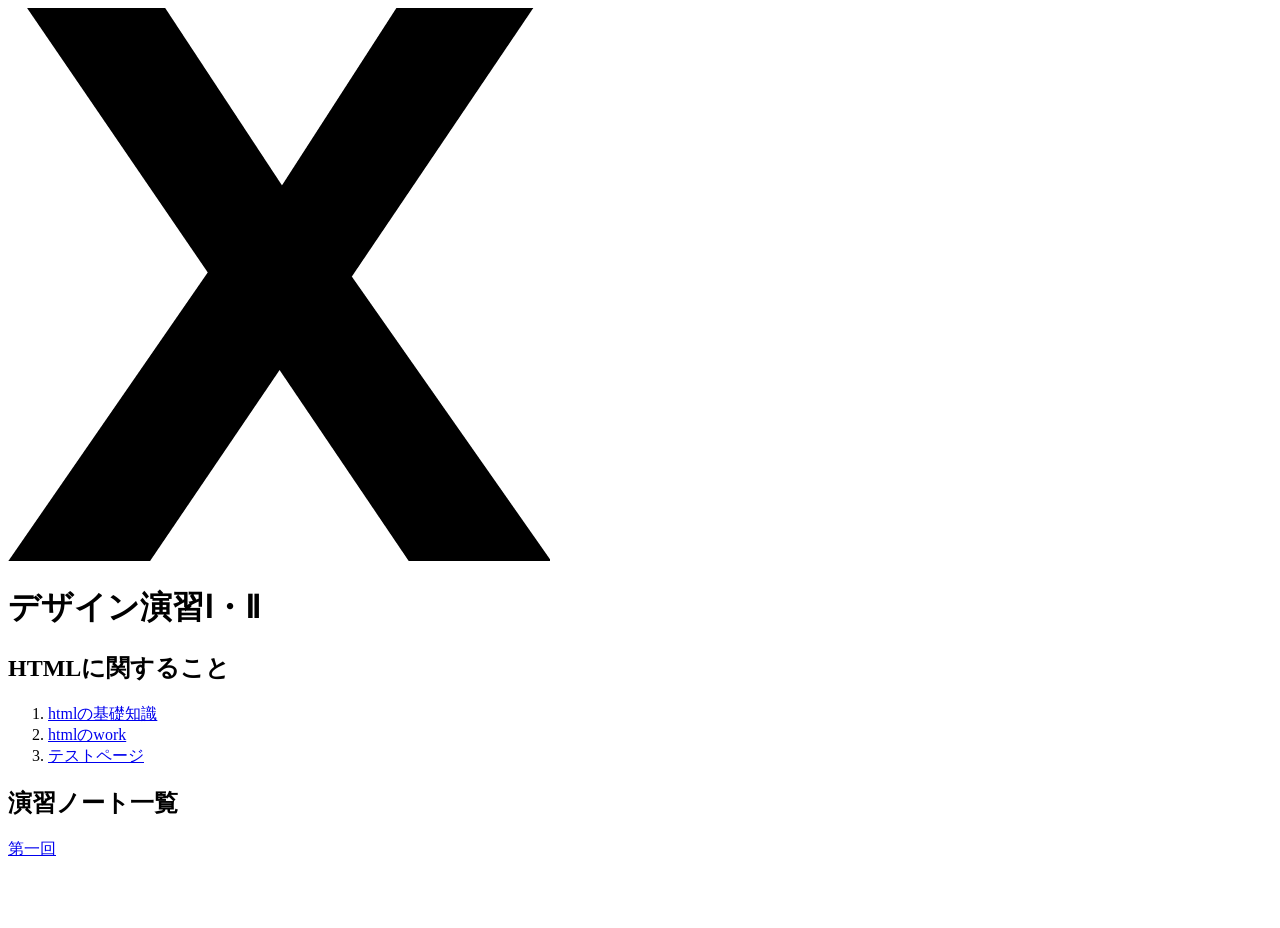
==== de12/index.html @ 0f10844b "ワーク4" ====
<!DOCTYPE html>
<html lang="jp">
<head>
    <meta charset="UTF-8">
    <title>XBP_HPsample</title>
    <link rel="stylesheet" href="./css/style.css">
    <link rel="shortcut icon" href="./images/xbp.ico">
</head>
<body>
    <logotohome>
    <a href="../index.html"><img src="./images/0_XBlogo.png" alt=""></a>
    </logotohome>
    <h1>デザイン演習Ⅰ・Ⅱ</h1>
        <h2>HTMLに関すること</h2>
        <ol>
            <li><a href="./hp1.html" target="_blank">htmlの基礎知識</a></li>
            <li><a href="./hp2.html" target="_blank">htmlのwork</a></li>
            <li><a href="./test.html" target="_blank">テストページ</a></li>
        </ol>
        <h2>演習ノート一覧</h2>
       <a href="./1.html" target="_blank">第一回<br>
        <ol>
            


    



    
<br>
<br>


</body>
</html>
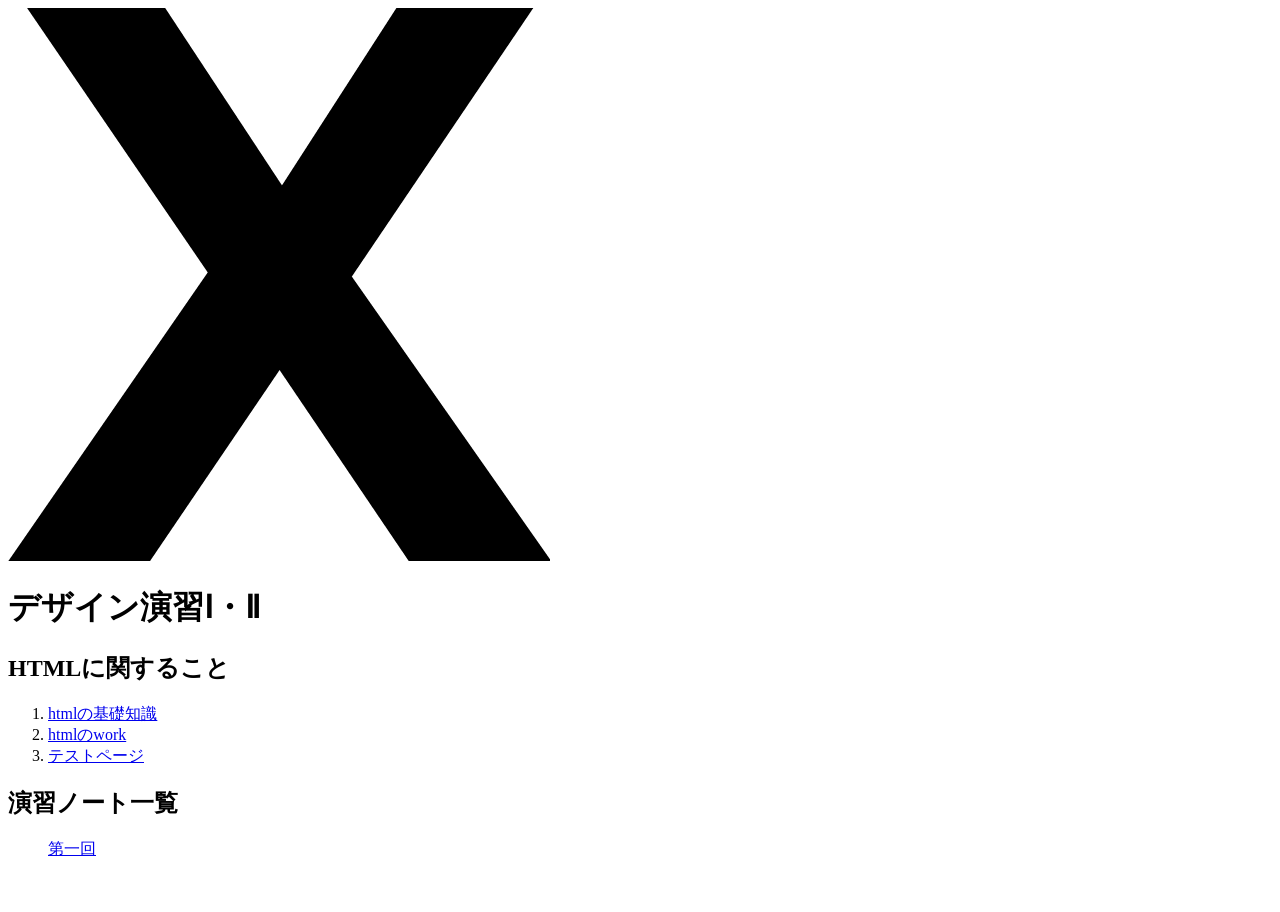
==== commit 8dc39370: "ワーク5" ====
--- a/de12/index.html
+++ b/de12/index.html
@@ -18,8 +18,8 @@
             <li><a href="./test.html" target="_blank">テストページ</a></li>
         </ol>
         <h2>演習ノート一覧</h2>
-       <a href="./1.html" target="_blank">第一回<br>
-        <ol>
+       <ol>
+        <a href="./1.html" target="_blank">第一回<br>
             
 
 
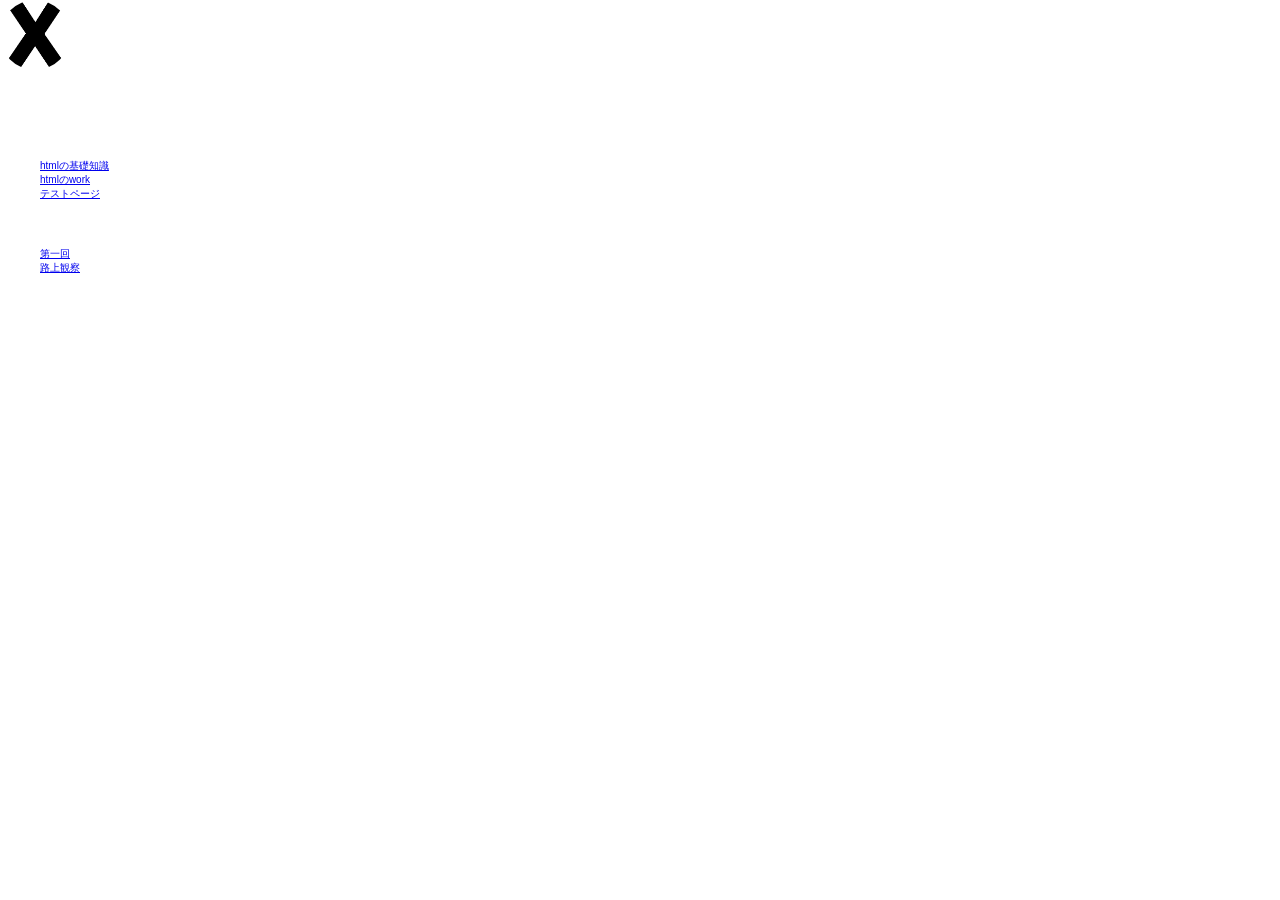
==== commit ed340bdd: "ワーク6" ====
--- a/de12/index.html
+++ b/de12/index.html
@@ -20,7 +20,7 @@
         <h2>演習ノート一覧</h2>
        <ol>
         <a href="./1.html" target="_blank">第一回<br>
-            
+        <a href="./2.html" target="_blank">路上観察<br>    
 
 
     
--- a/de12/css/style.css
+++ b/de12/css/style.css
@@ -0,0 +1,60 @@
+@charset "utf-8";
+/* 冒頭でimport */
+@import url('https://fonts.googleapis.com/css?family=Raleway:700&display=swap');
+@import url('https://fonts.googleapis.com/css?family=M+PLUS+Rounded+1c:400,700&display=swap&subset=japanese');
+/* フォントを指定したいところで */
+
+logo img{
+    border-radius: 50%;
+    width: 150px;
+    height: 150px;
+    object-fit: cover; /* 画像のトリミング */
+}
+
+logotohome img{
+    border-radius: 70%;
+    width: 70px;
+    height: 70px;
+    object-fit: cover; /* 画像のトリミング */
+}
+
+
+
+/* ========== common ========== */
+html, body {/* デザイン演習押した後の画面 */
+	font-size: 10px;
+	font-family: sans-serif;
+	color: white;
+    margin: 0;
+    margin-bottom: 40px;
+	
+background-image: url(https://sozaino.site/wp-content/uploads/2022/12/game2206.png);
+background-size: 100% auto;
+background-position:  center top;
+background-repeat: repeat-y;
+background-attachment: scroll
+}
+
+h1{
+    text-indent: 0em;
+}
+h2{
+    margin-left: 1em;
+    margin-top: 1em;
+}
+h3{
+    margin-left: 2em;
+}
+div{
+    margin-top: 1em;
+    margin-left: 3em;
+}
+p{
+    margin-left: 3em;
+}
+span.blackback{
+    text-indent: 3em;
+    background: #393939;
+    color: #efefef;
+}
+
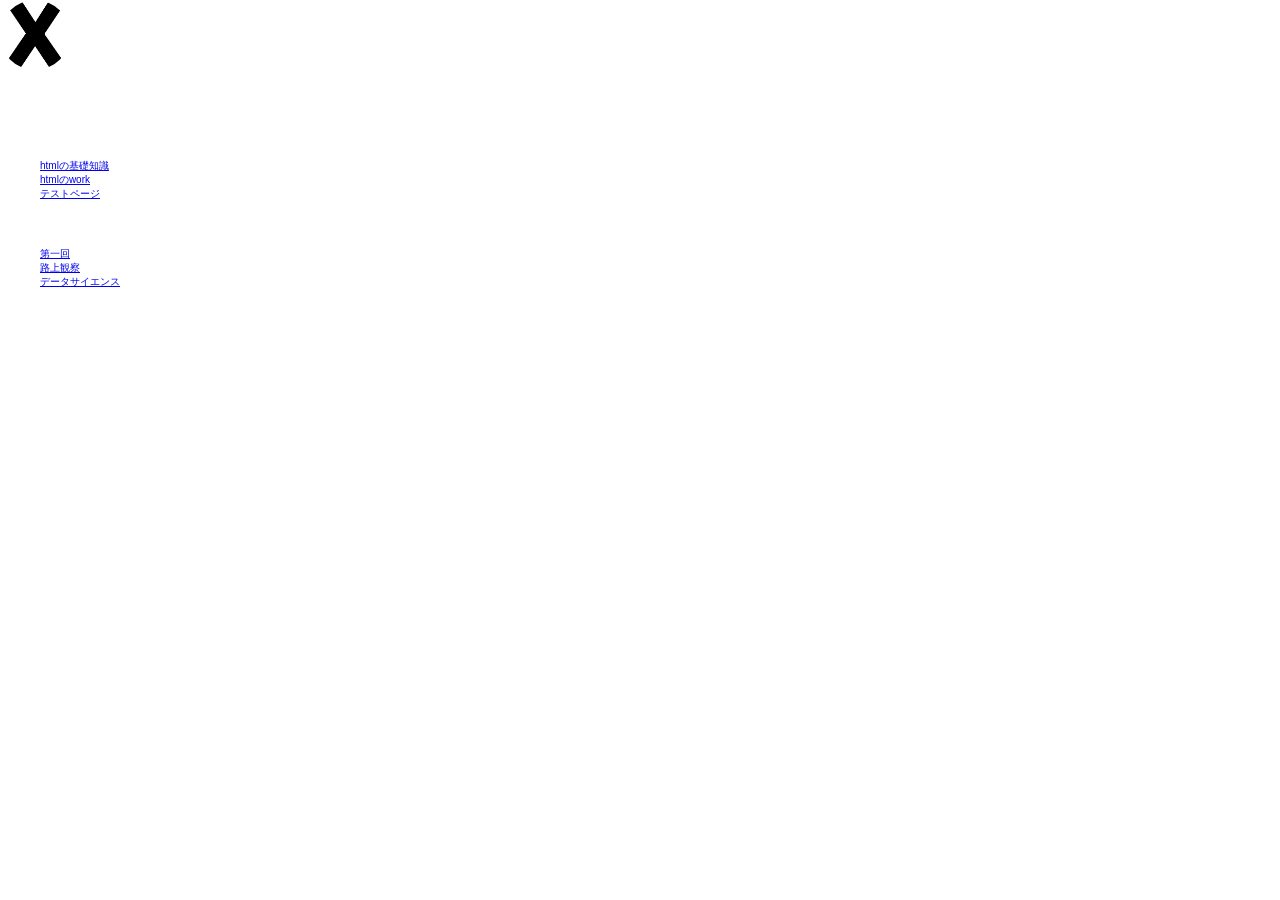
==== commit 81b82eb8: "ワーク11" ====
--- a/de12/index.html
+++ b/de12/index.html
@@ -1,5 +1,6 @@
 <!DOCTYPE html>
 <html lang="jp">
+
 <head>
     <meta charset="UTF-8">
     <title>XBP_HPsample</title>
@@ -21,7 +22,7 @@
        <ol>
         <a href="./1.html" target="_blank">第一回<br>
         <a href="./2.html" target="_blank">路上観察<br>    
-
+        <a href="./3.html" target="_blank">データサイエンス<br> 
 
     
 
--- a/de12/css/style.css
+++ b/de12/css/style.css
@@ -28,11 +28,6 @@
     margin: 0;
     margin-bottom: 40px;
 	
-background-image: url(https://sozaino.site/wp-content/uploads/2022/12/game2206.png);
-background-size: 100% auto;
-background-position:  center top;
-background-repeat: repeat-y;
-background-attachment: scroll
 }
 
 h1{
@@ -57,4 +52,90 @@
     background: #393939;
     color: #efefef;
 }
+/*3.htmlの内容*/
+.top-header {
+    background-color: blue;
+    height: 12.5vh;
+    display: flex;
+    align-items: center;
+    padding-left: 40px;
+}
 
+.top-header h1 {
+    color: white;
+    font-size: 30px;
+    text-align: center;
+}
+/*調査のテーマ*/
+.purpose {
+    width: 80%;
+    margin: 50px auto;
+}
+
+.purpose h2 {
+    font-size: 28px;
+    border-bottom: 3px solid #1765B5;
+    padding-bottom: 10px;
+    color:black;
+}
+
+.purpose p {
+    font-size: 17px;
+    line-height: 1.8;
+    color:gray;
+}
+
+.theme {
+    background-color: #F0F3F7;
+    padding: 20px;
+    margin-top: 25px;
+    border-radius: 8px;
+ color: black;
+}
+
+.theme h3 {
+    font-size: 16px;
+    color: #1765B5;
+    margin-top: 0;
+
+}
+/*分析結果*/
+.graph-container {
+    display: flex;
+    gap: 25px;
+    margin-top: 30px;
+}
+
+.analysis-box {
+    background-color: #F0F3F7;
+    padding: 20px;
+    flex: 1;
+    min-width: 0;
+    border-radius: 8px;
+}
+
+.analysis-box h3 {
+    font-size: 18px;
+    color: #1765B5;
+}
+
+.analysis-box img {
+    width: 100%;
+    height: 400px;
+    object-fit: contain;
+}
+
+.analysis-box p {
+    color: gray;
+    font-size: 15px;
+    line-height: 1.8;
+}
+.graph img {
+    width: 100%;
+    height: auto;
+}
+
+.analysis-box > img {
+    width: 100%;
+    height: auto;
+}
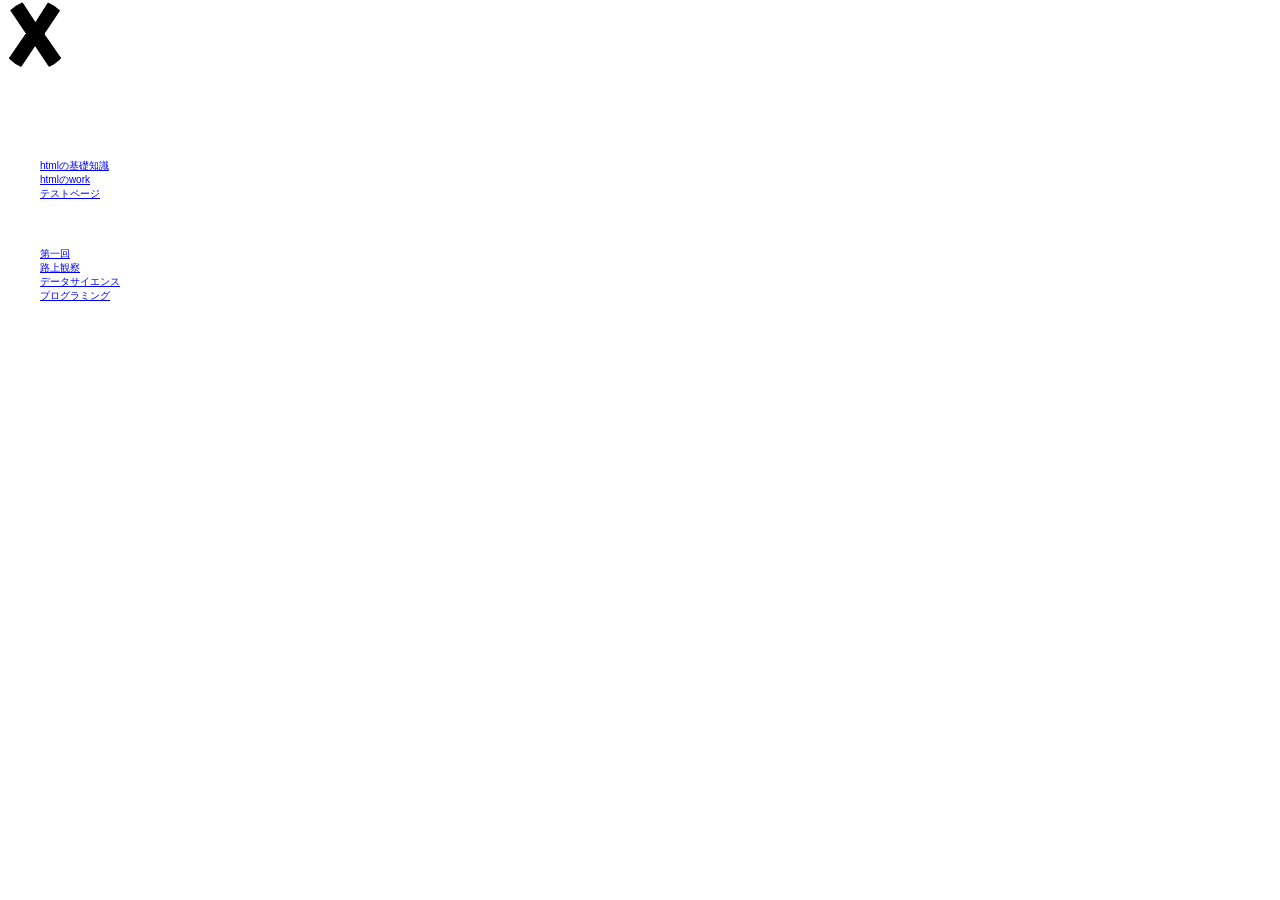
==== commit 3f8f8f69: "プログラミング" ====
--- a/de12/index.html
+++ b/de12/index.html
@@ -23,7 +23,7 @@
         <a href="./1.html" target="_blank">第一回<br>
         <a href="./2.html" target="_blank">路上観察<br>    
         <a href="./3.html" target="_blank">データサイエンス<br> 
-
+        <a href="./4.html" target="_blank">プログラミング<br> 
     
 
 
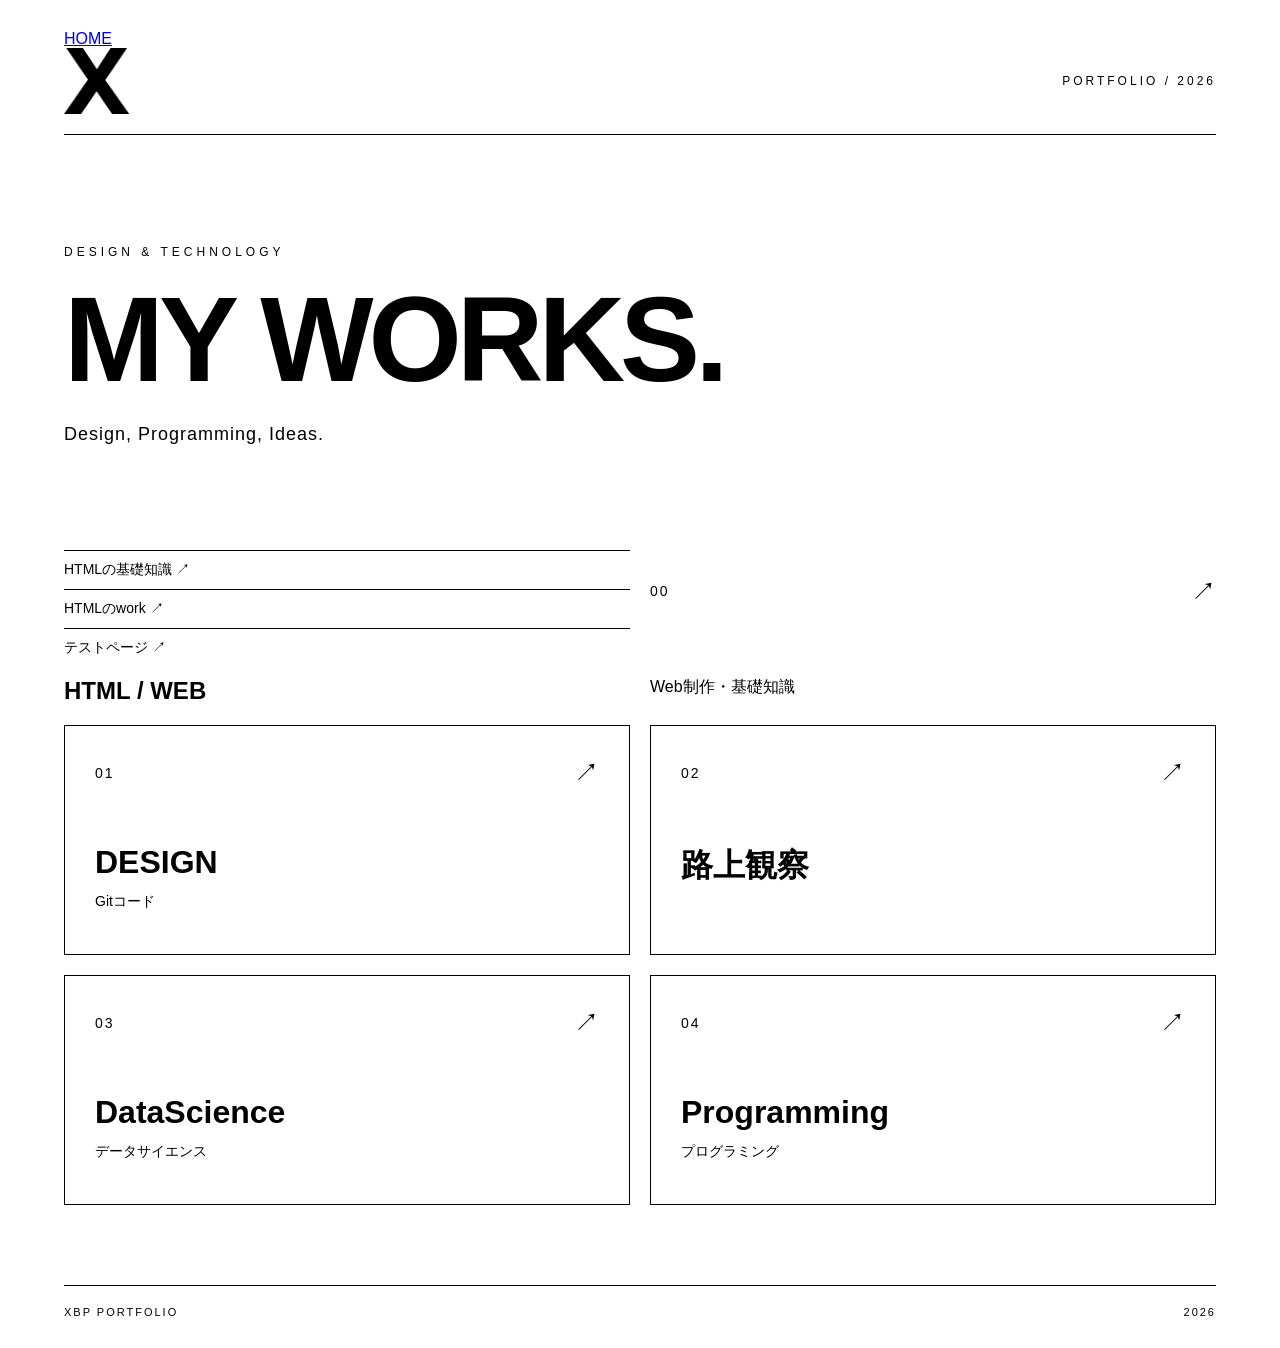
==== commit 2e0dd258: "de12のホーム画面" ====
--- a/de12/index.html
+++ b/de12/index.html
@@ -1,37 +1,113 @@
 <!DOCTYPE html>
-<html lang="jp">
+<html lang="ja">
 
 <head>
     <meta charset="UTF-8">
-    <title>XBP_HPsample</title>
+    <title>PORTFOLIO | XBP</title>
     <link rel="stylesheet" href="./css/style.css">
     <link rel="shortcut icon" href="./images/xbp.ico">
 </head>
+<a href="../index.html">HOME</a>
 <body>
-    <logotohome>
-    <a href="../index.html"><img src="./images/0_XBlogo.png" alt=""></a>
-    </logotohome>
-    <h1>デザイン演習Ⅰ・Ⅱ</h1>
-        <h2>HTMLに関すること</h2>
-        <ol>
-            <li><a href="./hp1.html" target="_blank">htmlの基礎知識</a></li>
-            <li><a href="./hp2.html" target="_blank">htmlのwork</a></li>
-            <li><a href="./test.html" target="_blank">テストページ</a></li>
-        </ol>
-        <h2>演習ノート一覧</h2>
-       <ol>
-        <a href="./1.html" target="_blank">第一回<br>
-        <a href="./2.html" target="_blank">路上観察<br>    
-        <a href="./3.html" target="_blank">データサイエンス<br> 
-        <a href="./4.html" target="_blank">プログラミング<br> 
-    
 
+    <!-- ヘッダー -->
+    <header class="header">
+        <a href="./index.html" class="logo-link">
+            <img src="./images/0_XBlogo.png" alt="XBPロゴ" class="logo">
+        </a>
 
+        <p class="header-text">PORTFOLIO / 2026</p>
+    </header>
 
-    
-<br>
-<br>
+    <!-- メイン -->
+    <main>
 
+        <!-- タイトル -->
+        <section class="hero">
+            <p class="sub-title">DESIGN & TECHNOLOGY</p>
+
+            <h1>MY WORKS.</h1>
+
+            <p class="description">
+                Design, Programming, Ideas.
+            </p>
+        </section>
+
+        <!-- 制作物一覧 -->
+        <section class="works">
+
+            <!-- HTML -->
+              <div class="sub-links">
+        <a href="./hp1.html" target="_blank">HTMLの基礎知識 ↗</a>
+        <a href="./hp2.html" target="_blank">HTMLのwork ↗</a>
+        <a href="./test.html" target="_blank">テストページ ↗</a>
+    </div>
+                <div class="card-top">
+                    <span class="number">00</span>
+                    <span class="arrow">↗</span>
+                </div>
+
+                <h2>HTML / WEB</h2>
+
+                <p>Web制作・基礎知識</p>
+            </a>
+
+            <!-- Gitについて -->
+            <a href="./1.html" class="work-card">
+                <div class="card-top">
+                    <span class="number">01</span>
+                    <span class="arrow">↗</span>
+                </div>
+
+                <h2>DESIGN</h2>
+
+                <p>Gitコード</p>
+            </a>
+
+            <!-- 路上観察 -->
+            <a href="./3.html" class="work-card">
+                <div class="card-top">
+                    <span class="number">02</span>
+                    <span class="arrow">↗</span>
+                </div>
+
+                <h2>路上観察</h2>
+
+            </a>
+
+            <!-- データサイエンス-->
+            <a href="./3.html" class="work-card">
+                <div class="card-top">
+                    <span class="number">03</span>
+                    <span class="arrow">↗</span>
+                </div>
+
+                <h2>DataScience</h2>
+
+                <p>データサイエンス</p>
+            </a>
+
+            <!-- プログラミング-->
+            <a href="./4.html" class="work-card">
+                <div class="card-top">
+                    <span class="number">04</span>
+                    <span class="arrow">↗</span>
+                </div>
+
+                <h2>Programming</h2>
+
+                <p>プログラミング</p>
+            </a>
+
+        </section>
+
+    </main>
+
+    <!-- フッター -->
+    <footer class="footer">
+        <p>XBP PORTFOLIO</p>
+        <p>2026</p>
+    </footer>
 
 </body>
-</html>
+</html>
--- a/de12/css/style.css
+++ b/de12/css/style.css
@@ -4,54 +4,187 @@
 @import url('https://fonts.googleapis.com/css?family=M+PLUS+Rounded+1c:400,700&display=swap&subset=japanese');
 /* フォントを指定したいところで */
 
-logo img{
-    border-radius: 50%;
-    width: 150px;
-    height: 150px;
-    object-fit: cover; /* 画像のトリミング */
-}
-
-logotohome img{
-    border-radius: 70%;
-    width: 70px;
-    height: 70px;
-    object-fit: cover; /* 画像のトリミング */
-}
-
-
-
-/* ========== common ========== */
-html, body {/* デザイン演習押した後の画面 */
-	font-size: 10px;
-	font-family: sans-serif;
-	color: white;
+/* 全体 index.htmlの内容*/
+* {
     margin: 0;
-    margin-bottom: 40px;
-	
-}
-
-h1{
-    text-indent: 0em;
-}
-h2{
-    margin-left: 1em;
-    margin-top: 1em;
-}
-h3{
-    margin-left: 2em;
-}
-div{
-    margin-top: 1em;
-    margin-left: 3em;
-}
-p{
-    margin-left: 3em;
-}
-span.blackback{
-    text-indent: 3em;
-    background: #393939;
-    color: #efefef;
-}
+    padding: 0;
+    box-sizing: border-box;
+}
+
+body {
+    background-color: #fff;
+    color: #000;
+    font-family: Arial, Helvetica, sans-serif;
+    padding: 30px 5%;
+}
+
+/* ヘッダー */
+.header {
+    display: flex;
+    justify-content: space-between;
+    align-items: center;
+    border-bottom: 1px solid #000;
+    padding-bottom: 20px;
+}
+
+.logo {
+    width: 65px;
+    display: block;
+}
+
+.header-text {
+    font-size: 12px;
+    letter-spacing: 3px;
+}
+
+/* タイトル */
+.hero {
+    margin-top: 110px;
+    margin-bottom: 80px;
+}
+
+.sub-title {
+    font-size: 12px;
+    letter-spacing: 4px;
+    margin-bottom: 20px;
+}
+
+.hero h1 {
+    font-size: clamp(60px, 10vw, 120px);
+    font-weight: 900;
+    letter-spacing: -5px;
+    line-height: 1;
+}
+
+.description {
+    font-size: 18px;
+    margin-top: 25px;
+    letter-spacing: 1px;
+}
+
+/* カード一覧 */
+.works {
+    display: grid;
+    grid-template-columns: 1fr 1fr;
+    gap: 20px;
+}
+
+/* カード */
+.work-card {
+    display: block;
+    position: relative;
+    min-height: 230px;
+    padding: 30px;
+    border: 1px solid #000;
+    color: #000;
+    text-decoration: none;
+    transition: 0.3s;
+}
+
+/* カード上部 */
+.card-top {
+    display: flex;
+    justify-content: space-between;
+    align-items: center;
+}
+
+.number {
+    font-size: 14px;
+    letter-spacing: 2px;
+}
+
+.arrow {
+    font-size: 25px;
+    transition: 0.3s;
+}
+
+/* カード内文字 */
+.work-card h2 {
+    font-size: 32px;
+    margin-top: 55px;
+    font-weight: 800;
+}
+
+.work-card p {
+    font-size: 14px;
+    margin-top: 12px;
+}
+
+/* ホバー */
+.work-card:hover {
+    background-color: #000;
+    color: #fff;
+}
+
+.work-card:hover .arrow {
+    transform: translate(5px, -5px);
+}
+
+/* フッター */
+.footer {
+    display: flex;
+    justify-content: space-between;
+    border-top: 1px solid #000;
+    margin-top: 80px;
+    padding-top: 20px;
+    font-size: 11px;
+    letter-spacing: 2px;
+}
+
+/* スマホ */
+@media screen and (max-width: 768px) {
+
+    body {
+        padding: 20px 5%;
+    }
+
+    .hero {
+        margin-top: 80px;
+        margin-bottom: 50px;
+    }
+
+    .hero h1 {
+        letter-spacing: -3px;
+    }
+
+    .description {
+        font-size: 15px;
+    }
+
+    .works {
+        grid-template-columns: 1fr;
+    }
+
+    .work-card {
+        min-height: 190px;
+    }
+
+    .work-card h2 {
+        font-size: 25px;
+        margin-top: 40px;
+    }
+}
+
+.sub-links {
+    display: flex;
+    flex-direction: column;
+    gap: 10px;
+    margin-top: 25px;
+}
+
+.sub-links a {
+    color: inherit;
+    border-top: 1px solid currentColor;
+    padding-top: 10px;
+    text-decoration: none;
+    font-size: 14px;
+}
+
+.sub-links a:hover {
+    opacity: 0.6;
+}
+
+
 /*3.htmlの内容*/
 .top-header {
     background-color: blue;
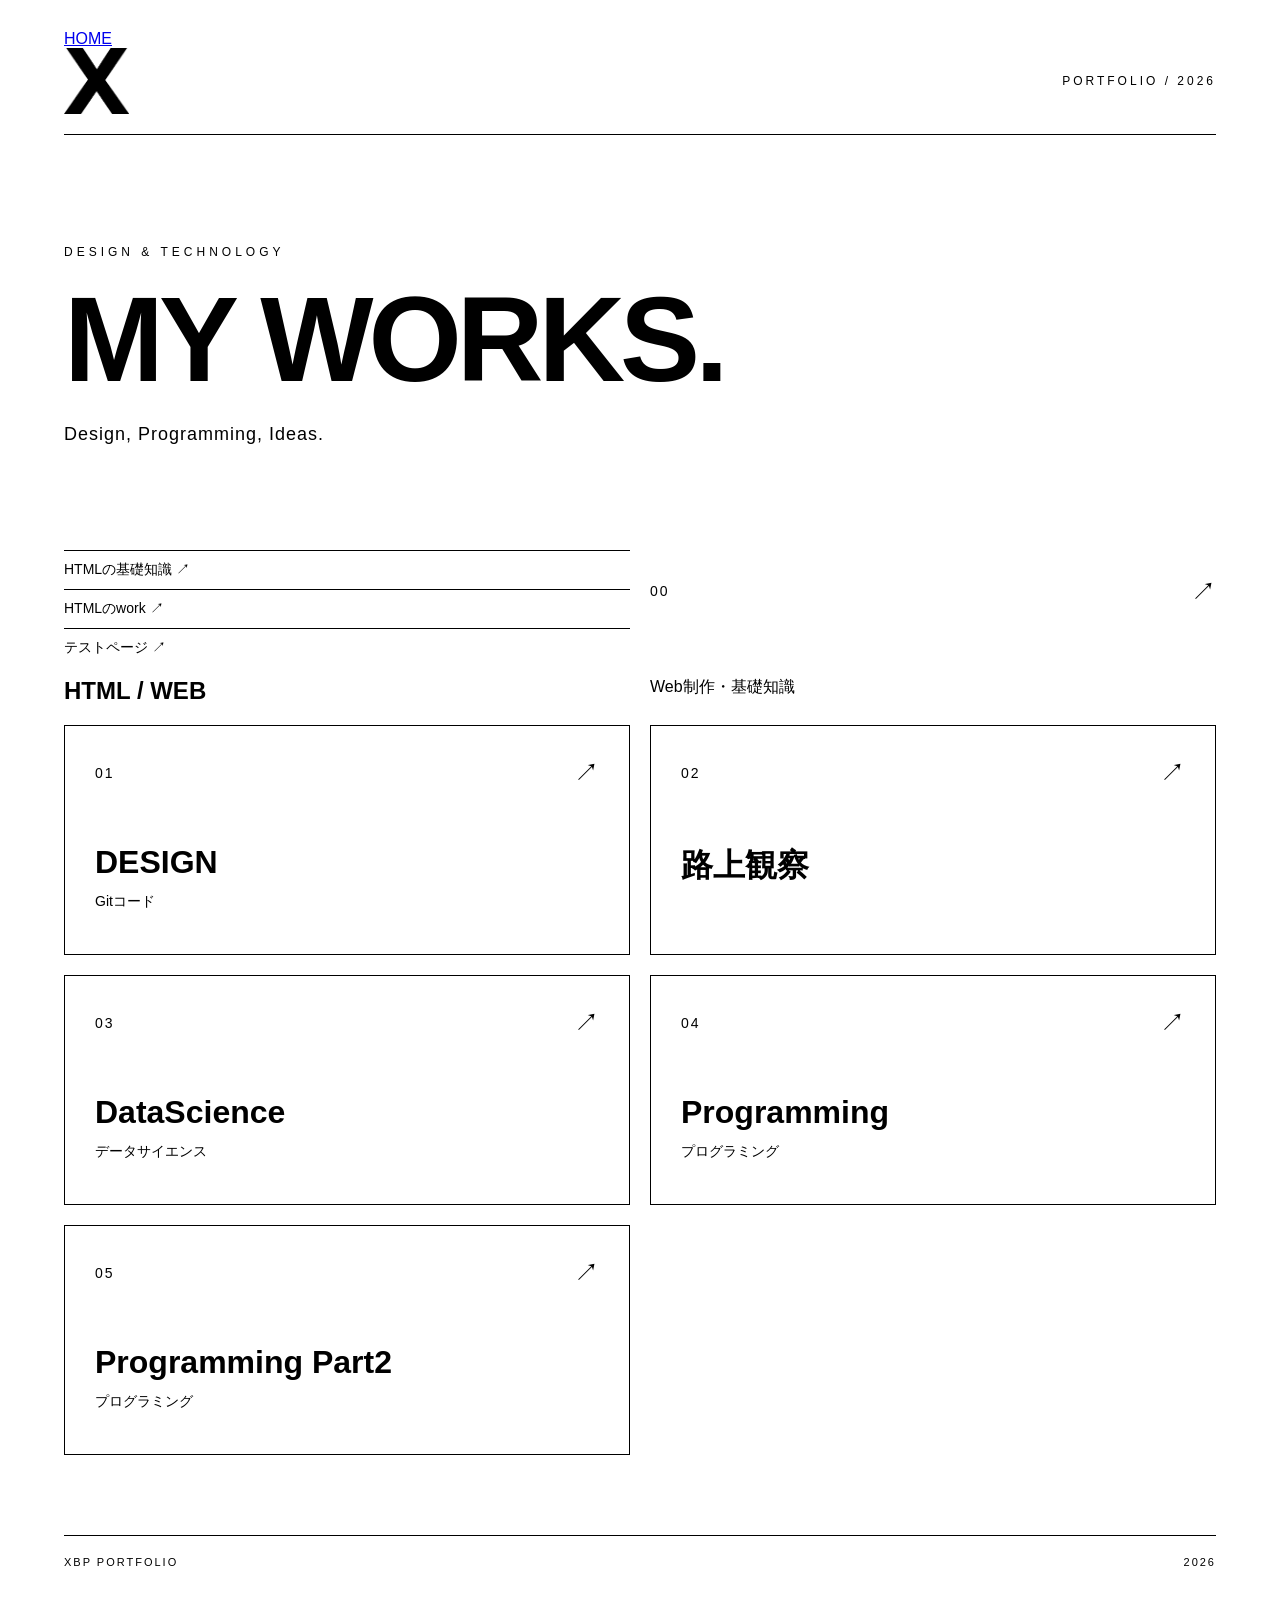
==== commit a2cbb0f9: "5htmlのコード2" ====
--- a/de12/index.html
+++ b/de12/index.html
@@ -99,6 +99,17 @@
                 <p>プログラミング</p>
             </a>
 
+            <a href="./5.html" class="work-card">
+                <div class="card-top">
+                    <span class="number">05</span>
+                    <span class="arrow">↗</span>
+                </div>
+
+                <h2>Programming Part2</h2>
+
+                <p>プログラミング</p>
+            </a>
+
         </section>
 
     </main>
